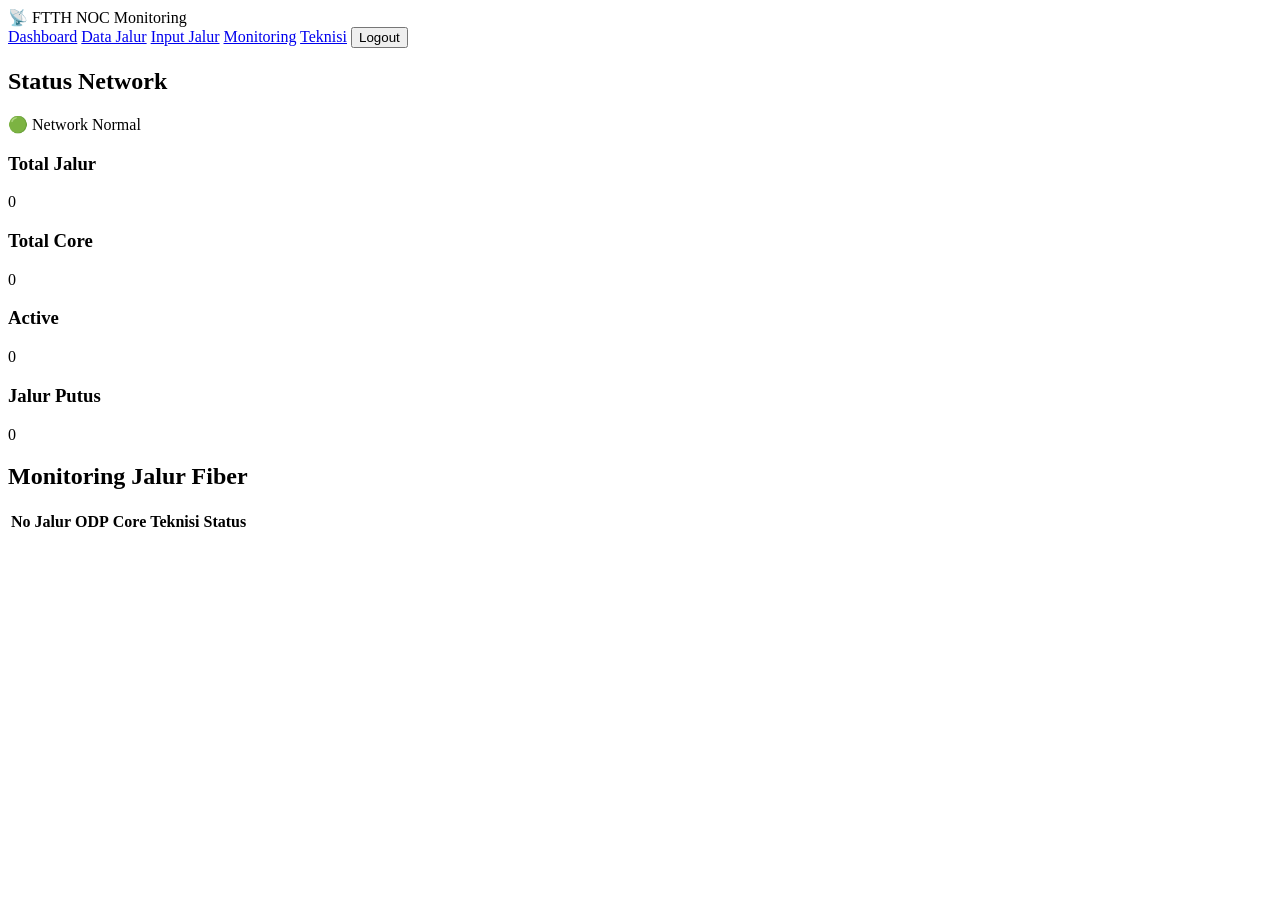
==== index.html @ fa09e2fc "Create index.html" ====
<!DOCTYPE html>
<html lang="id">

<head>
<meta charset="UTF-8">
<meta name="viewport" content="width=device-width,initial-scale=1">
<title>FTTH NOC Dashboard</title>

<link rel="stylesheet" href="css/style.css">

</head>

<body>

<header>

<div class="logo">
📡 FTTH NOC Monitoring
</div>

<div id="clock"></div>

</header>

<div class="container">

<!-- Sidebar -->

<div class="sidebar">

<a href="index.html">Dashboard</a>
<a href="pages/data-jalur.html">Data Jalur</a>
<a href="pages/input-data.html">Input Jalur</a>
<a href="pages/monitoring.html">Monitoring</a>
<a href="pages/teknisi.html">Teknisi</a>

<button onclick="logout()">Logout</button>

</div>

<!-- Main -->

<div class="main">

<h2>Status Network</h2>

<div id="networkStatus" class="network-normal">
🟢 Network Normal
</div>

<div class="cards">

<div class="card">
<h3>Total Jalur</h3>
<p id="totalJalur">0</p>
</div>

<div class="card">
<h3>Total Core</h3>
<p id="totalCore">0</p>
</div>

<div class="card">
<h3>Active</h3>
<p id="active">0</p>
</div>

<div class="card">
<h3>Jalur Putus</h3>
<p id="putus">0</p>
</div>

</div>

<h2>Monitoring Jalur Fiber</h2>

<table>

<thead>
<tr>
<th>No</th>
<th>Jalur</th>
<th>ODP</th>
<th>Core</th>
<th>Teknisi</th>
<th>Status</th>
</tr>
</thead>

<tbody id="dataFiber"></tbody>

</table>

</div>

</div>

<script src="js/script.js"></script>
<script src="js/dashboard.js"></script>

</body>

</html>
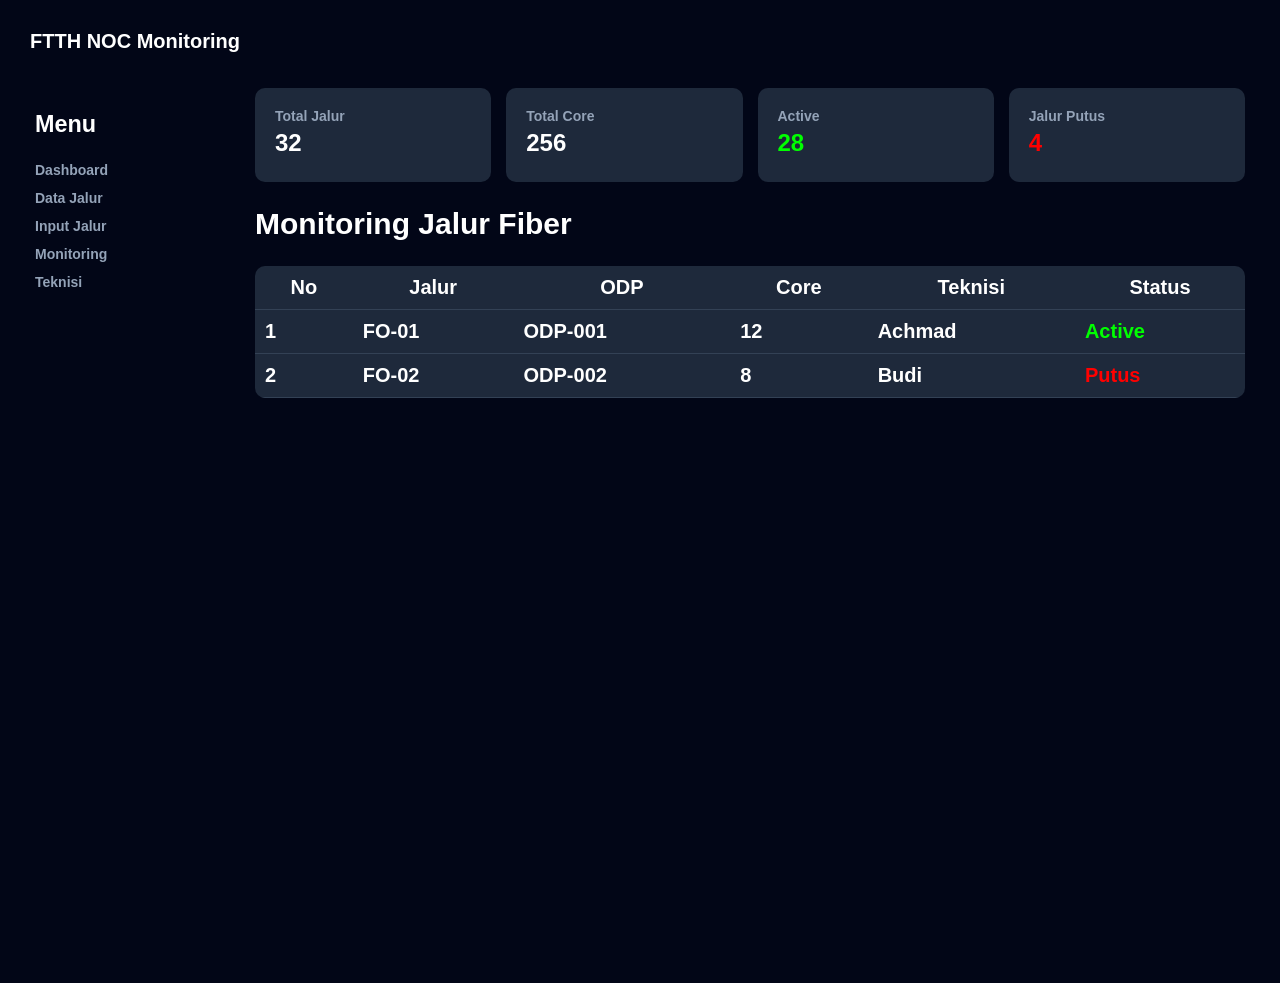
==== commit 9153a543: "Update index.html" ====
--- a/index.html
+++ b/index.html
@@ -15,59 +15,43 @@
 <header>
 
 <div class="logo">
-📡 FTTH NOC Monitoring
-</div>
-
-<div id="clock"></div>
-
-</header>
+  <header>FTTH NOC Monitoring</header>
 
 <div class="container">
 
-<!-- Sidebar -->
+<div class="sidebar">
+<h3>Menu</h3>
 
-<div class="sidebar">
-
-<a href="index.html">Dashboard</a>
-<a href="pages/data-jalur.html">Data Jalur</a>
-<a href="pages/input-data.html">Input Jalur</a>
-<a href="pages/monitoring.html">Monitoring</a>
-<a href="pages/teknisi.html">Teknisi</a>
-
-<button onclick="logout()">Logout</button>
+<a href="#">Dashboard</a>
+<a href="#">Data Jalur</a>
+<a href="#">Input Jalur</a>
+<a href="#">Monitoring</a>
+<a href="#">Teknisi</a>
 
 </div>
 
-<!-- Main -->
-
 <div class="main">
-
-<h2>Status Network</h2>
-
-<div id="networkStatus" class="network-normal">
-🟢 Network Normal
-</div>
 
 <div class="cards">
 
 <div class="card">
 <h3>Total Jalur</h3>
-<p id="totalJalur">0</p>
+<p>32</p>
 </div>
 
 <div class="card">
 <h3>Total Core</h3>
-<p id="totalCore">0</p>
+<p>256</p>
 </div>
 
 <div class="card">
 <h3>Active</h3>
-<p id="active">0</p>
+<p style="color:lime">28</p>
 </div>
 
 <div class="card">
 <h3>Jalur Putus</h3>
-<p id="putus">0</p>
+<p style="color:red">4</p>
 </div>
 
 </div>
@@ -87,17 +71,29 @@
 </tr>
 </thead>
 
-<tbody id="dataFiber"></tbody>
+<tbody>
+
+<tr>
+<td>1</td>
+<td>FO-01</td>
+<td>ODP-001</td>
+<td>12</td>
+<td>Achmad</td>
+<td class="status-active">Active</td>
+</tr>
+
+<tr>
+<td>2</td>
+<td>FO-02</td>
+<td>ODP-002</td>
+<td>8</td>
+<td>Budi</td>
+<td class="status-putus">Putus</td>
+</tr>
+
+</tbody>
 
 </table>
 
 </div>
-
 </div>
-
-<script src="js/script.js"></script>
-<script src="js/dashboard.js"></script>
-
-</body>
-
-</html>
--- a/css/style.css
+++ b/css/style.css
@@ -0,0 +1,89 @@
+body{
+font-family:Arial, sans-serif;
+margin:0;
+background:#0f172a;
+color:white;
+}
+
+header{
+background:#020617;
+padding:15px;
+font-size:20px;
+font-weight:bold;
+}
+
+.container{
+display:grid;
+grid-template-columns:220px 1fr;
+min-height:100vh;
+}
+
+.sidebar{
+background:#020617;
+padding:20px;
+}
+
+.sidebar a{
+display:block;
+color:#94a3b8;
+text-decoration:none;
+margin:12px 0;
+font-size:14px;
+}
+
+.sidebar a:hover{
+color:white;
+}
+
+.main{
+padding:20px;
+}
+
+.cards{
+display:grid;
+grid-template-columns:repeat(auto-fit,minmax(180px,1fr));
+gap:15px;
+margin-bottom:20px;
+}
+
+.card{
+background:#1e293b;
+padding:20px;
+border-radius:10px;
+}
+
+.card h3{
+margin:0;
+font-size:14px;
+color:#94a3b8;
+}
+
+.card p{
+font-size:24px;
+margin:5px 0;
+}
+
+table{
+width:100%;
+border-collapse:collapse;
+background:#1e293b;
+border-radius:10px;
+overflow:hidden;
+}
+
+th,td{
+padding:10px;
+border-bottom:1px solid #334155;
+}
+
+.status-active{
+color:lime;
+}
+
+.status-putus{
+color:red;
+}
+
+.status-maintenance{
+color:orange;
+}
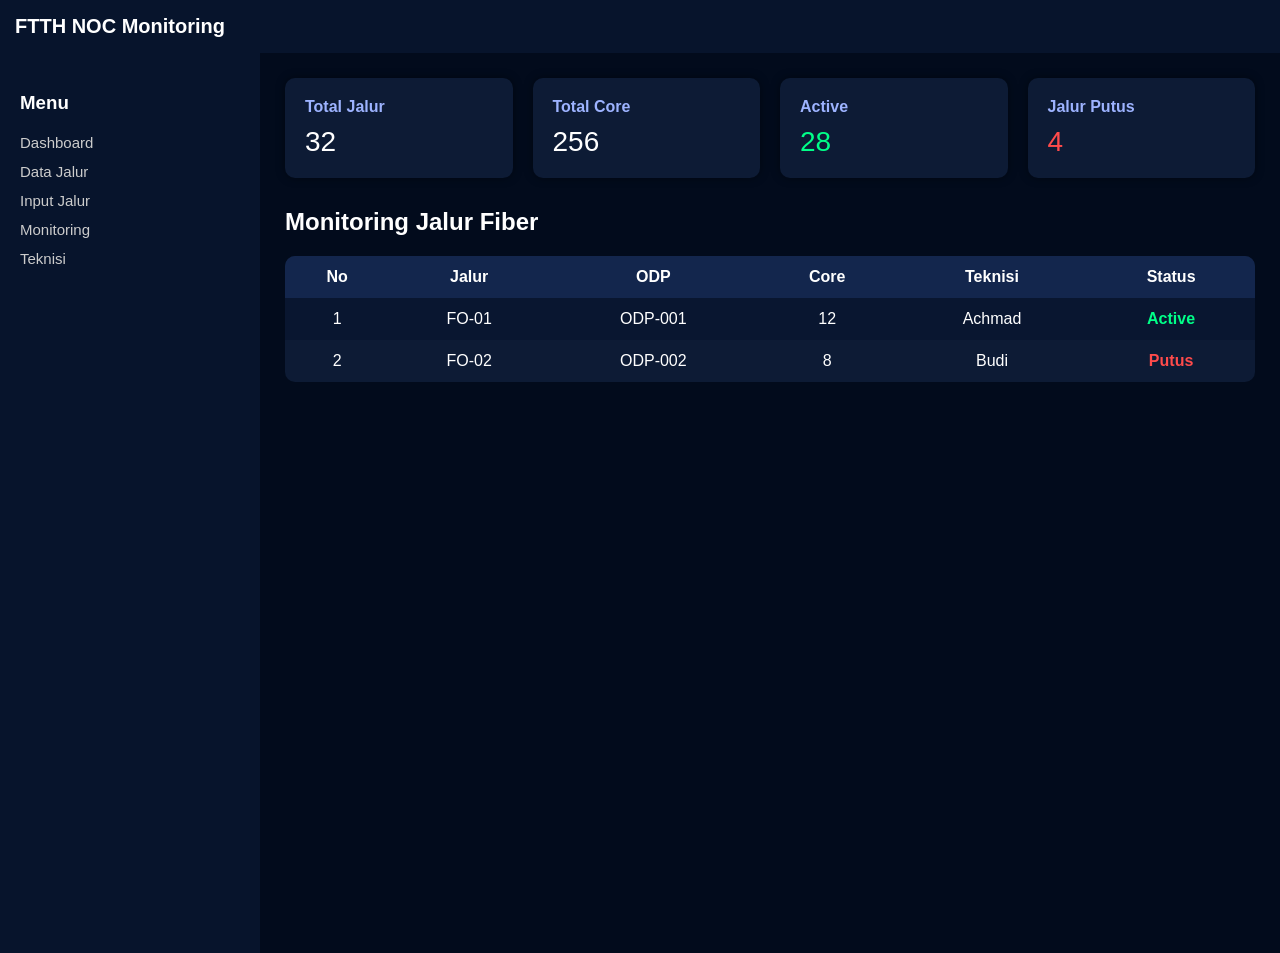
==== commit 117268bf: "Update index.html" ====
--- a/index.html
+++ b/index.html
@@ -1,33 +1,135 @@
 <!DOCTYPE html>
-<html lang="id">
+<html>
+<head>
+<title>FTTH NOC Monitoring</title>
 
-<head>
-<meta charset="UTF-8">
-<meta name="viewport" content="width=device-width,initial-scale=1">
-<title>FTTH NOC Dashboard</title>
+<style>
 
-<link rel="stylesheet" href="css/style.css">
+body{
+margin:0;
+font-family:Arial;
+background:#020b1c;
+color:white;
+}
 
+/* HEADER */
+header{
+background:#07142c;
+padding:15px;
+font-size:20px;
+font-weight:bold;
+}
+
+/* LAYOUT */
+.container{
+display:flex;
+min-height:100vh;
+}
+
+/* SIDEBAR */
+.sidebar{
+width:220px;
+background:#07142c;
+padding:20px;
+}
+
+.sidebar h3{
+margin-bottom:20px;
+}
+
+.sidebar a{
+display:block;
+color:#ccc;
+text-decoration:none;
+margin:12px 0;
+font-size:15px;
+}
+
+.sidebar a:hover{
+color:#00eaff;
+}
+
+/* MAIN */
+.main{
+flex:1;
+padding:25px;
+}
+
+/* CARDS */
+.cards{
+display:grid;
+grid-template-columns:repeat(auto-fit,minmax(180px,1fr));
+gap:20px;
+margin-bottom:30px;
+}
+
+.card{
+background:#0d1b35;
+padding:20px;
+border-radius:10px;
+box-shadow:0 0 10px rgba(0,0,0,0.4);
+}
+
+.card h3{
+margin:0;
+font-size:16px;
+color:#9db3ff;
+}
+
+.card p{
+font-size:28px;
+margin:10px 0 0;
+}
+
+/* TABLE */
+table{
+width:100%;
+border-collapse:collapse;
+background:#0d1b35;
+border-radius:10px;
+overflow:hidden;
+}
+
+th,td{
+padding:12px;
+text-align:center;
+}
+
+th{
+background:#13264d;
+}
+
+tr:nth-child(even){
+background:#091630;
+}
+
+/* STATUS */
+.active{
+color:#00ff88;
+font-weight:bold;
+}
+
+.putus{
+color:#ff4b4b;
+font-weight:bold;
+}
+
+</style>
 </head>
 
 <body>
 
-<header>
-
-<div class="logo">
-  <header>FTTH NOC Monitoring</header>
+<header>FTTH NOC Monitoring</header>
 
 <div class="container">
 
 <div class="sidebar">
 <h3>Menu</h3>
-
 <a href="#">Dashboard</a>
 <a href="#">Data Jalur</a>
 <a href="#">Input Jalur</a>
 <a href="#">Monitoring</a>
 <a href="#">Teknisi</a>
-
 </div>
 
 <div class="main">
@@ -46,12 +148,12 @@
 
 <div class="card">
 <h3>Active</h3>
-<p style="color:lime">28</p>
+<p style="color:#00ff88;">28</p>
 </div>
 
 <div class="card">
 <h3>Jalur Putus</h3>
-<p style="color:red">4</p>
+<p style="color:#ff4b4b;">4</p>
 </div>
 
 </div>
@@ -60,7 +162,6 @@
 
 <table>
 
-<thead>
 <tr>
 <th>No</th>
 <th>Jalur</th>
@@ -69,9 +170,6 @@
 <th>Teknisi</th>
 <th>Status</th>
 </tr>
-</thead>
-
-<tbody>
 
 <tr>
 <td>1</td>
@@ -79,7 +177,7 @@
 <td>ODP-001</td>
 <td>12</td>
 <td>Achmad</td>
-<td class="status-active">Active</td>
+<td class="active">Active</td>
 </tr>
 
 <tr>
@@ -88,12 +186,13 @@
 <td>ODP-002</td>
 <td>8</td>
 <td>Budi</td>
-<td class="status-putus">Putus</td>
+<td class="putus">Putus</td>
 </tr>
-
-</tbody>
 
 </table>
 
 </div>
 </div>
+
+</body>
+</html>
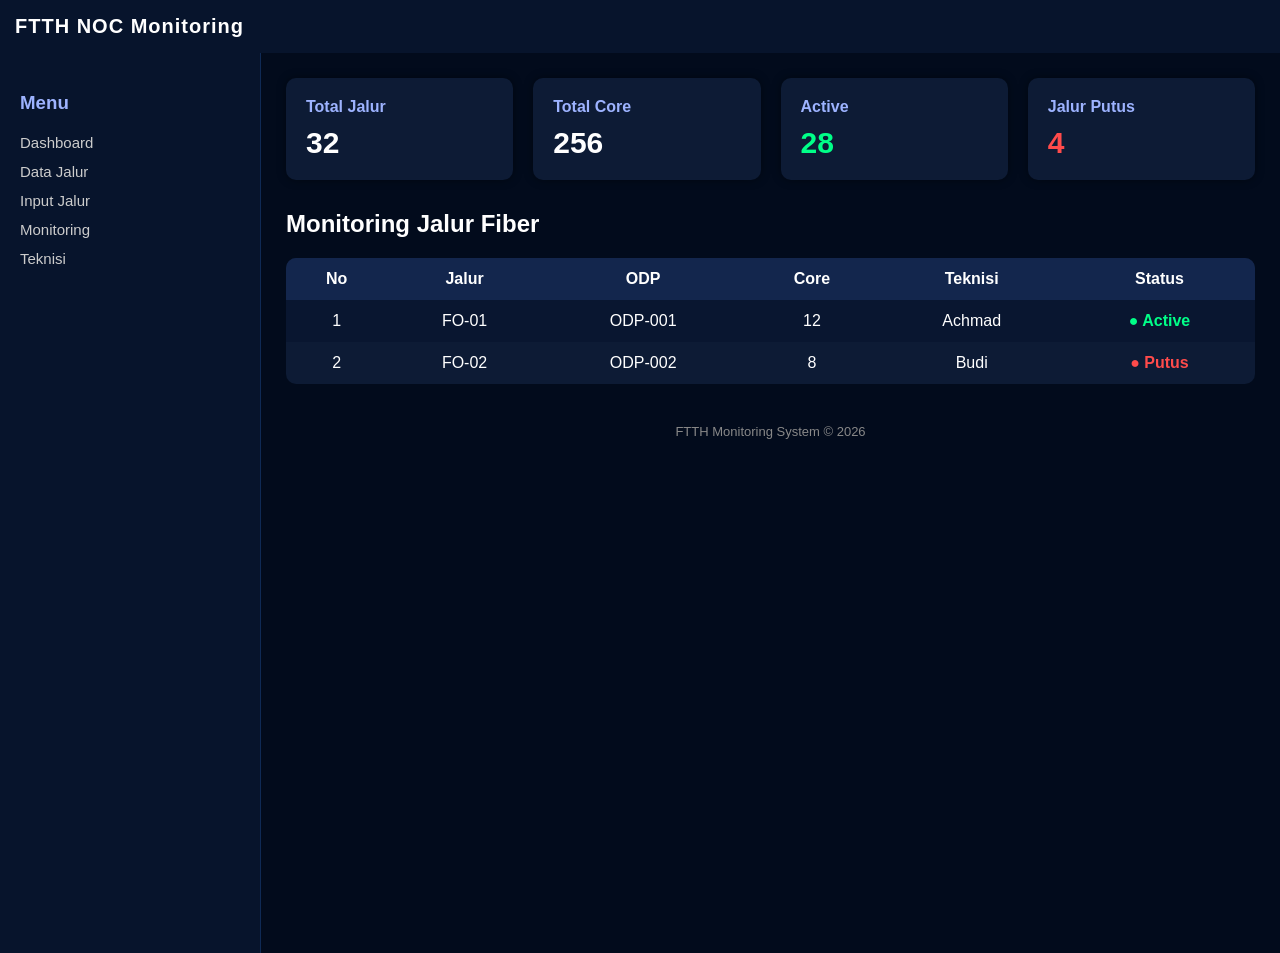
==== commit d0387b6e: "Update index.html" ====
--- a/index.html
+++ b/index.html
@@ -2,6 +2,8 @@
 <html>
 <head>
 <title>FTTH NOC Monitoring</title>
+
+<meta name="viewport" content="width=device-width, initial-scale=1">
 
 <style>
 
@@ -13,28 +15,34 @@
 }
 
 /* HEADER */
+
 header{
 background:#07142c;
 padding:15px;
 font-size:20px;
 font-weight:bold;
+letter-spacing:1px;
 }
 
 /* LAYOUT */
+
 .container{
 display:flex;
 min-height:100vh;
 }
 
 /* SIDEBAR */
+
 .sidebar{
 width:220px;
 background:#07142c;
 padding:20px;
+border-right:1px solid #0f2a55;
 }
 
 .sidebar h3{
 margin-bottom:20px;
+color:#9db3ff;
 }
 
 .sidebar a{
@@ -43,22 +51,26 @@
 text-decoration:none;
 margin:12px 0;
 font-size:15px;
+transition:0.3s;
 }
 
 .sidebar a:hover{
 color:#00eaff;
+padding-left:5px;
 }
 
 /* MAIN */
+
 .main{
 flex:1;
 padding:25px;
 }
 
 /* CARDS */
+
 .cards{
 display:grid;
-grid-template-columns:repeat(auto-fit,minmax(180px,1fr));
+grid-template-columns:repeat(auto-fit,minmax(200px,1fr));
 gap:20px;
 margin-bottom:30px;
 }
@@ -68,6 +80,11 @@
 padding:20px;
 border-radius:10px;
 box-shadow:0 0 10px rgba(0,0,0,0.4);
+transition:0.3s;
+}
+
+.card:hover{
+transform:translateY(-3px);
 }
 
 .card h3{
@@ -77,11 +94,13 @@
 }
 
 .card p{
-font-size:28px;
+font-size:30px;
 margin:10px 0 0;
+font-weight:bold;
 }
 
 /* TABLE */
+
 table{
 width:100%;
 border-collapse:collapse;
@@ -104,6 +123,7 @@
 }
 
 /* STATUS */
+
 .active{
 color:#00ff88;
 font-weight:bold;
@@ -112,6 +132,35 @@
 .putus{
 color:#ff4b4b;
 font-weight:bold;
+}
+
+/* FOOTER */
+
+footer{
+margin-top:40px;
+text-align:center;
+color:#888;
+font-size:13px;
+}
+
+/* RESPONSIVE */
+
+@media(max-width:768px){
+
+.container{
+flex-direction:column;
+}
+
+.sidebar{
+width:100%;
+display:flex;
+overflow:auto;
+}
+
+.sidebar a{
+margin-right:15px;
+}
+
 }
 
 </style>
@@ -177,7 +226,7 @@
 <td>ODP-001</td>
 <td>12</td>
 <td>Achmad</td>
-<td class="active">Active</td>
+<td class="active">● Active</td>
 </tr>
 
 <tr>
@@ -186,10 +235,14 @@
 <td>ODP-002</td>
 <td>8</td>
 <td>Budi</td>
-<td class="putus">Putus</td>
+<td class="putus">● Putus</td>
 </tr>
 
 </table>
+
+<footer>
+FTTH Monitoring System © 2026
+</footer>
 
 </div>
 </div>
